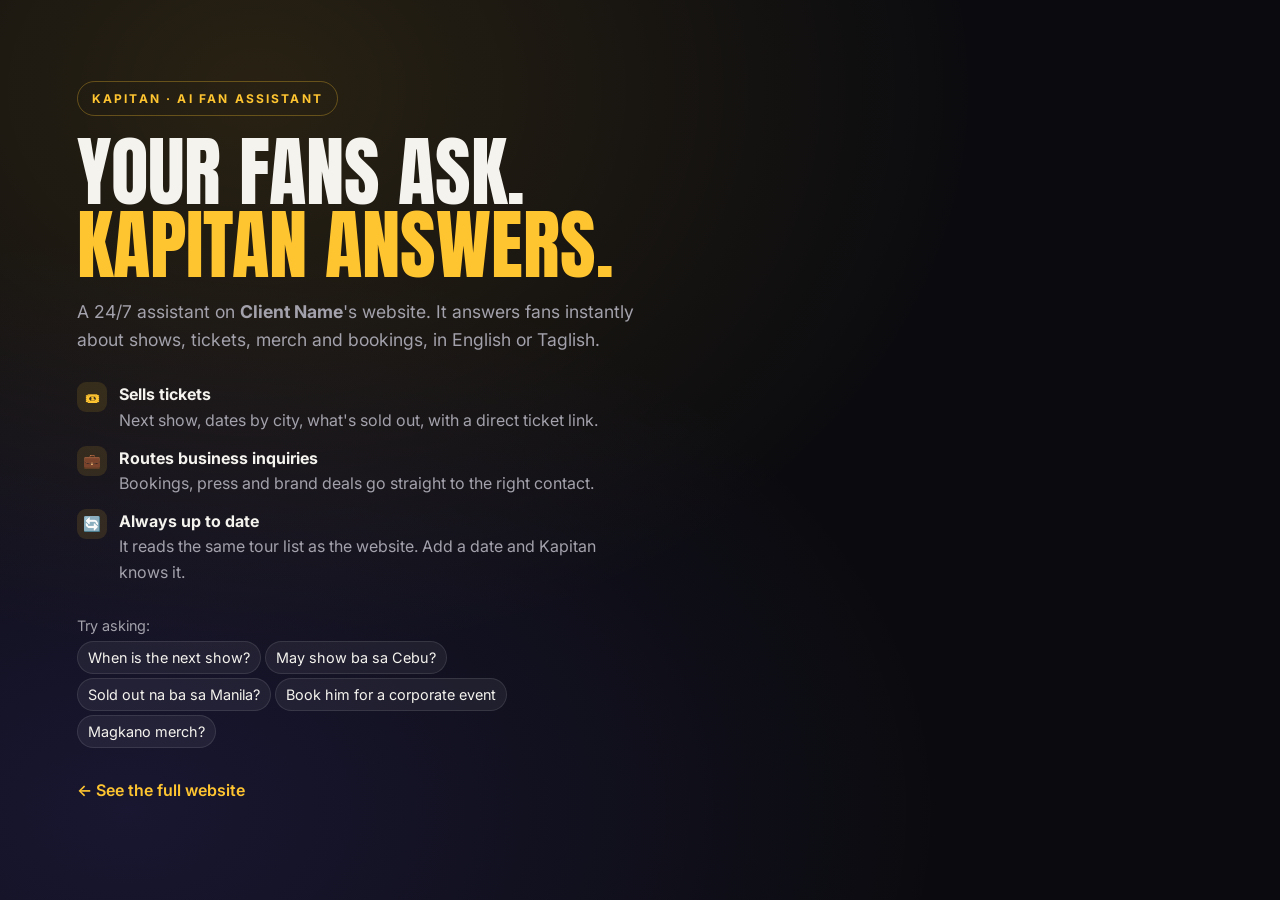
==== kapitan.html @ ed83b292 "Comedian site template + Kapitan fan assistant Co-Authored-By: Claude Opus 5.5 <noreply@anthropic.co" ====
<!doctype html>
<html lang="en">
<head>
  <meta charset="utf-8">
  <meta name="viewport" content="width=device-width, initial-scale=1">
  <title>Kapitan — Fan Assistant</title>
  <meta name="description" content="A 24/7 fan assistant that answers questions about shows, tickets, merch and bookings.">
  <link rel="preconnect" href="https://fonts.googleapis.com">
  <link rel="preconnect" href="https://fonts.gstatic.com" crossorigin>
  <link href="https://fonts.googleapis.com/css2?family=Anton&family=Inter:wght@400;500;600;700&display=swap" rel="stylesheet">
  <style>
    :root { --bg: #0b0b0f; --text: #f5f3ee; --muted: #a3a1ab; --accent: #ffc531; --border: rgba(255,255,255,.1); }
    * { box-sizing: border-box; margin: 0; padding: 0; }
    body { min-height: 100svh; background: radial-gradient(ellipse at 20% 10%, rgba(255,197,49,.12), transparent 50%), radial-gradient(ellipse at 10% 90%, rgba(109,93,252,.14), transparent 50%), var(--bg); color: var(--text); font-family: Inter, system-ui, sans-serif; line-height: 1.6; }
    .intro { width: min(560px, 100% - 32px); padding: 9vh 0 40px; margin-left: max(16px, 6vw); }
    .tag { display: inline-block; font-size: .75rem; font-weight: 700; letter-spacing: .18em; text-transform: uppercase; color: var(--accent); border: 1px solid rgba(255,197,49,.3); border-radius: 999px; padding: 7px 14px; }
    h1 { font-family: Anton, Impact, sans-serif; font-weight: 400; text-transform: uppercase; font-size: clamp(2.8rem, 6vw, 4.8rem); line-height: .95; margin: 20px 0 16px; }
    h1 span { color: var(--accent); }
    p.lead { color: var(--muted); font-size: 1.1rem; }
    ul { list-style: none; margin: 28px 0; display: grid; gap: 12px; }
    li { display: flex; gap: 12px; align-items: flex-start; }
    li b { flex: none; width: 30px; height: 30px; border-radius: 9px; display: grid; place-items: center; background: rgba(255,197,49,.12); color: var(--accent); font-size: .9rem; }
    .try { margin-top: 10px; font-size: .9rem; color: var(--muted); }
    .try code { display: inline-block; margin: 4px 4px 0 0; padding: 4px 10px; border-radius: 999px; background: rgba(255,255,255,.06); border: 1px solid var(--border); color: var(--text); font-family: inherit; }
    .back { display: inline-block; margin-top: 30px; color: var(--accent); font-weight: 600; text-decoration: none; }
    @media (max-width: 1100px) { .intro { padding-top: 6vh; } }
  </style>
</head>
<body>
  <main class="intro">
    <span class="tag">Kapitan · AI fan assistant</span>
    <h1>Your fans ask.<br><span>Kapitan answers.</span></h1>
    <p class="lead">A 24/7 assistant on <b data-name></b>'s website. It answers fans instantly about shows, tickets, merch and bookings, in English or Taglish.</p>
    <ul>
      <li><b>🎟</b><div><strong>Sells tickets</strong><br><span style="color:var(--muted)">Next show, dates by city, what's sold out, with a direct ticket link.</span></div></li>
      <li><b>💼</b><div><strong>Routes business inquiries</strong><br><span style="color:var(--muted)">Bookings, press and brand deals go straight to the right contact.</span></div></li>
      <li><b>🔄</b><div><strong>Always up to date</strong><br><span style="color:var(--muted)">It reads the same tour list as the website. Add a date and Kapitan knows it.</span></div></li>
    </ul>
    <p class="try">Try asking:<br><code>When is the next show?</code><code>May show ba sa Cebu?</code><code>Sold out na ba sa Manila?</code><code>Book him for a corporate event</code><code>Magkano merch?</code></p>
    <a class="back" href="index.html">← See the full website</a>
  </main>

  <script src="data.js"></script>
  <script>document.querySelectorAll('[data-name]').forEach(function (el) { el.textContent = window.SITE.name; });</script>
  <script src="kapitan-kb.js"></script>
  <script src="https://garciaralphlawrence-svg.github.io/AI-Analytics-Studio/widget/kapitan.js" data-site="comedian" data-api="none" data-open="true" defer></script>
</body>
</html>
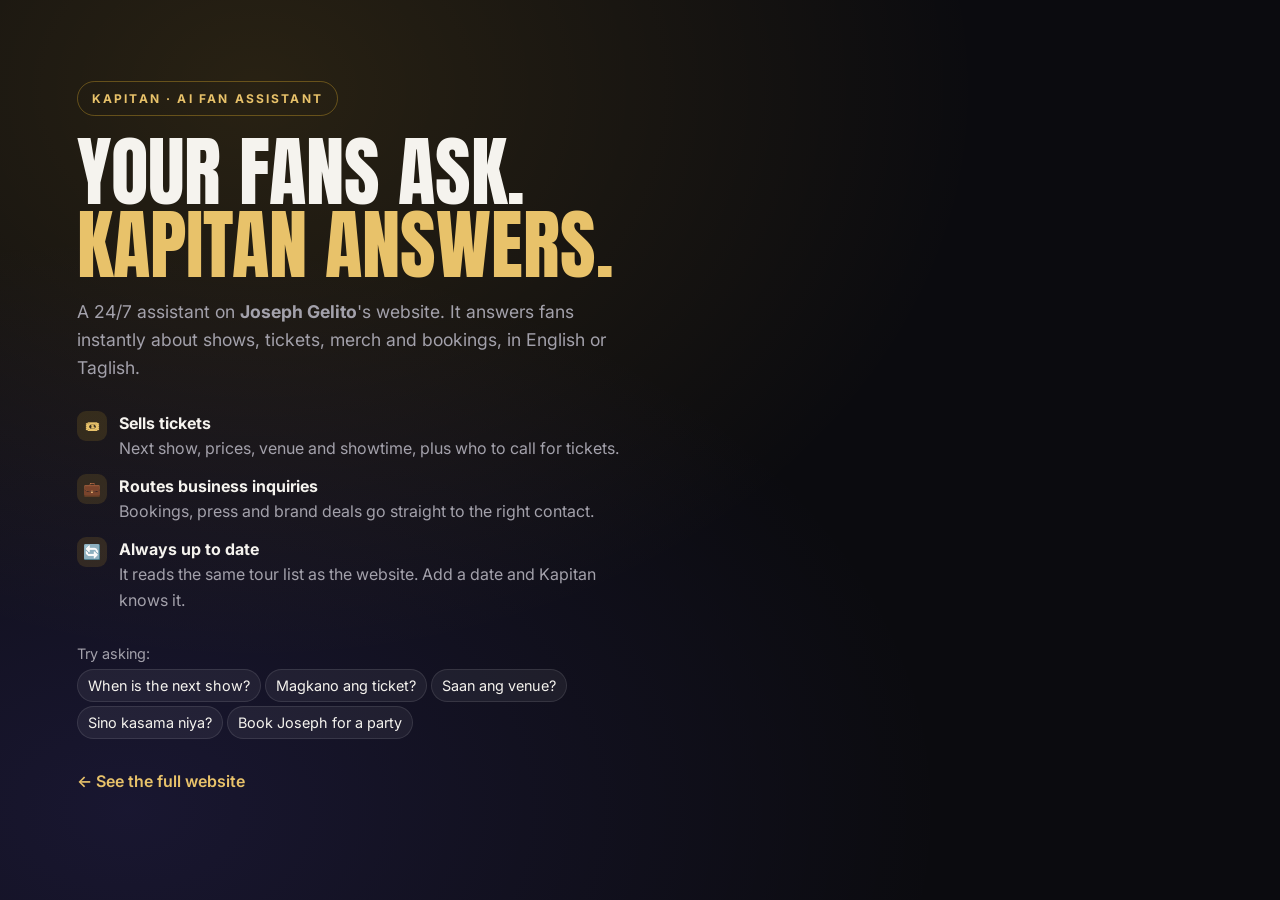
==== commit bba7d61a: "Joseph Gelito site: gold diva redesign, Dreamgays Rewind event, YouTube - Joseph's cutout (from the " ====
--- a/kapitan.html
+++ b/kapitan.html
@@ -3,13 +3,13 @@
 <head>
   <meta charset="utf-8">
   <meta name="viewport" content="width=device-width, initial-scale=1">
-  <title>Kapitan — Fan Assistant</title>
+  <title>Kapitan — Joseph Gelito</title>
   <meta name="description" content="A 24/7 fan assistant that answers questions about shows, tickets, merch and bookings.">
   <link rel="preconnect" href="https://fonts.googleapis.com">
   <link rel="preconnect" href="https://fonts.gstatic.com" crossorigin>
   <link href="https://fonts.googleapis.com/css2?family=Anton&family=Inter:wght@400;500;600;700&display=swap" rel="stylesheet">
   <style>
-    :root { --bg: #0b0b0f; --text: #f5f3ee; --muted: #a3a1ab; --accent: #ffc531; --border: rgba(255,255,255,.1); }
+    :root { --bg: #0b0b0f; --text: #f5f3ee; --muted: #a3a1ab; --accent: #e8c26a; --border: rgba(255,255,255,.1); }
     * { box-sizing: border-box; margin: 0; padding: 0; }
     body { min-height: 100svh; background: radial-gradient(ellipse at 20% 10%, rgba(255,197,49,.12), transparent 50%), radial-gradient(ellipse at 10% 90%, rgba(109,93,252,.14), transparent 50%), var(--bg); color: var(--text); font-family: Inter, system-ui, sans-serif; line-height: 1.6; }
     .intro { width: min(560px, 100% - 32px); padding: 9vh 0 40px; margin-left: max(16px, 6vw); }
@@ -32,11 +32,11 @@
     <h1>Your fans ask.<br><span>Kapitan answers.</span></h1>
     <p class="lead">A 24/7 assistant on <b data-name></b>'s website. It answers fans instantly about shows, tickets, merch and bookings, in English or Taglish.</p>
     <ul>
-      <li><b>🎟</b><div><strong>Sells tickets</strong><br><span style="color:var(--muted)">Next show, dates by city, what's sold out, with a direct ticket link.</span></div></li>
+      <li><b>🎟</b><div><strong>Sells tickets</strong><br><span style="color:var(--muted)">Next show, prices, venue and showtime, plus who to call for tickets.</span></div></li>
       <li><b>💼</b><div><strong>Routes business inquiries</strong><br><span style="color:var(--muted)">Bookings, press and brand deals go straight to the right contact.</span></div></li>
       <li><b>🔄</b><div><strong>Always up to date</strong><br><span style="color:var(--muted)">It reads the same tour list as the website. Add a date and Kapitan knows it.</span></div></li>
     </ul>
-    <p class="try">Try asking:<br><code>When is the next show?</code><code>May show ba sa Cebu?</code><code>Sold out na ba sa Manila?</code><code>Book him for a corporate event</code><code>Magkano merch?</code></p>
+    <p class="try">Try asking:<br><code>When is the next show?</code><code>Magkano ang ticket?</code><code>Saan ang venue?</code><code>Sino kasama niya?</code><code>Book Joseph for a party</code></p>
     <a class="back" href="index.html">← See the full website</a>
   </main>
 
